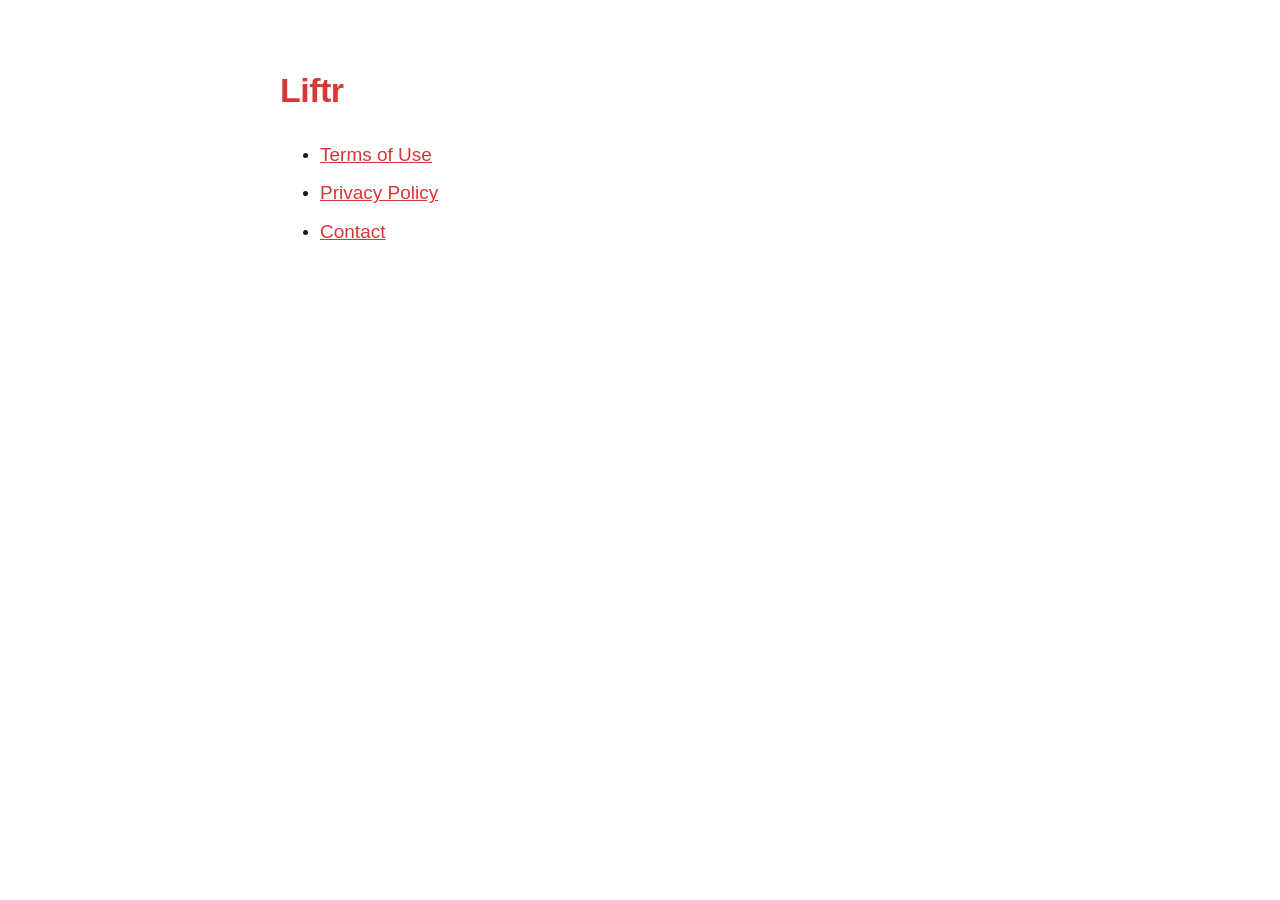
==== index.html @ 0acb24e5 "Add files via upload" ====
<!DOCTYPE html>
<html lang="en">
<head>
<meta charset="utf-8">
<meta name="viewport" content="width=device-width, initial-scale=1">
<title>Liftr Legal</title>
<style>
  :root { --bg: #ffffff; --text: #16181d; --accent: #d93636; }
  @media (prefers-color-scheme: dark) { :root { --bg: #0e0f12; --text: #eceef2; --accent: #ef4444; } }
  body { margin: 0; background: var(--bg); color: var(--text); font: 17px/1.6 -apple-system, BlinkMacSystemFont, "Segoe UI", Roboto, sans-serif; }
  main { max-width: 720px; margin: 0 auto; padding: 40px 16px; }
  h1 { color: var(--accent); letter-spacing: -0.5px; }
  a { color: var(--accent); font-size: 19px; }
  li { margin: 8px 0; }
</style>
</head>
<body>
<main>
  <h1>Liftr</h1>
  <ul>
    <li><a href="terms.html">Terms of Use</a></li>
    <li><a href="privacy.html">Privacy Policy</a></li>
    <li><a href="mailto:dev.nathanf@gmail.com">Contact</a></li>
  </ul>
</main>
</body>
</html>
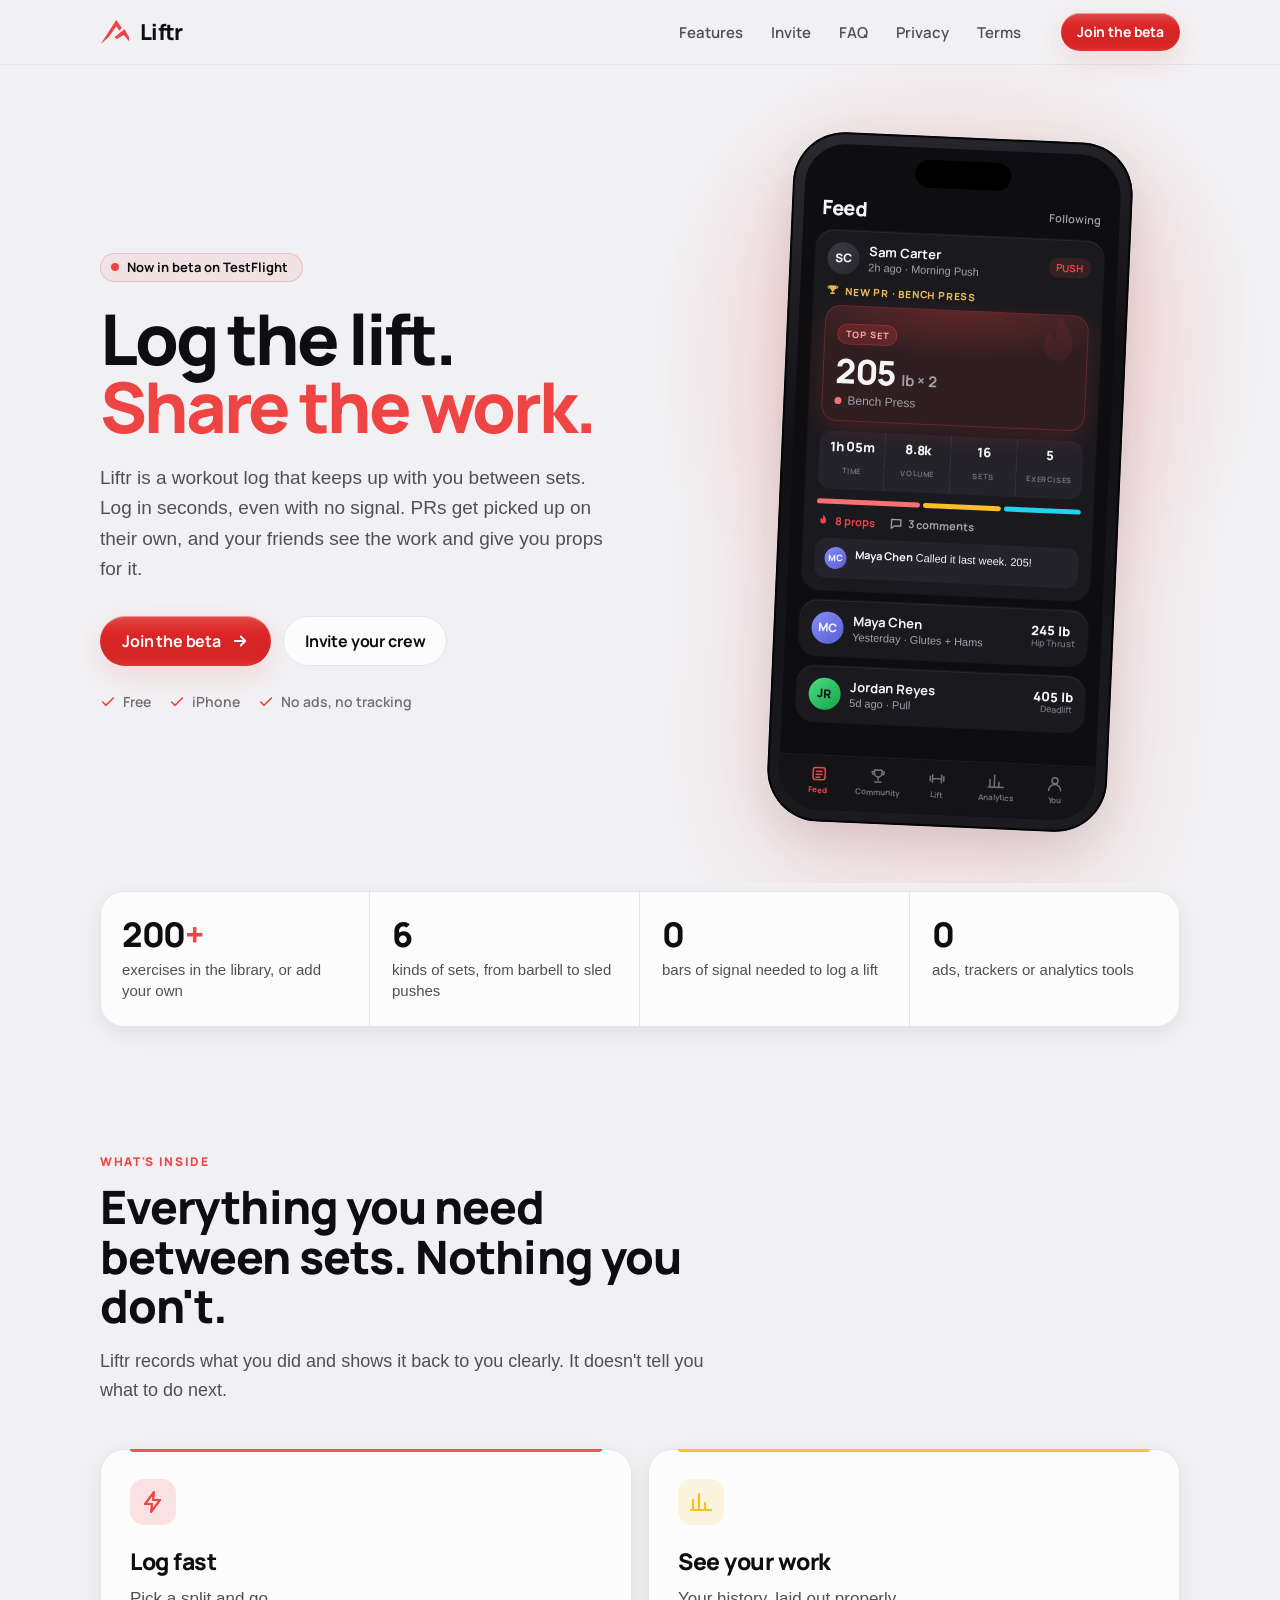
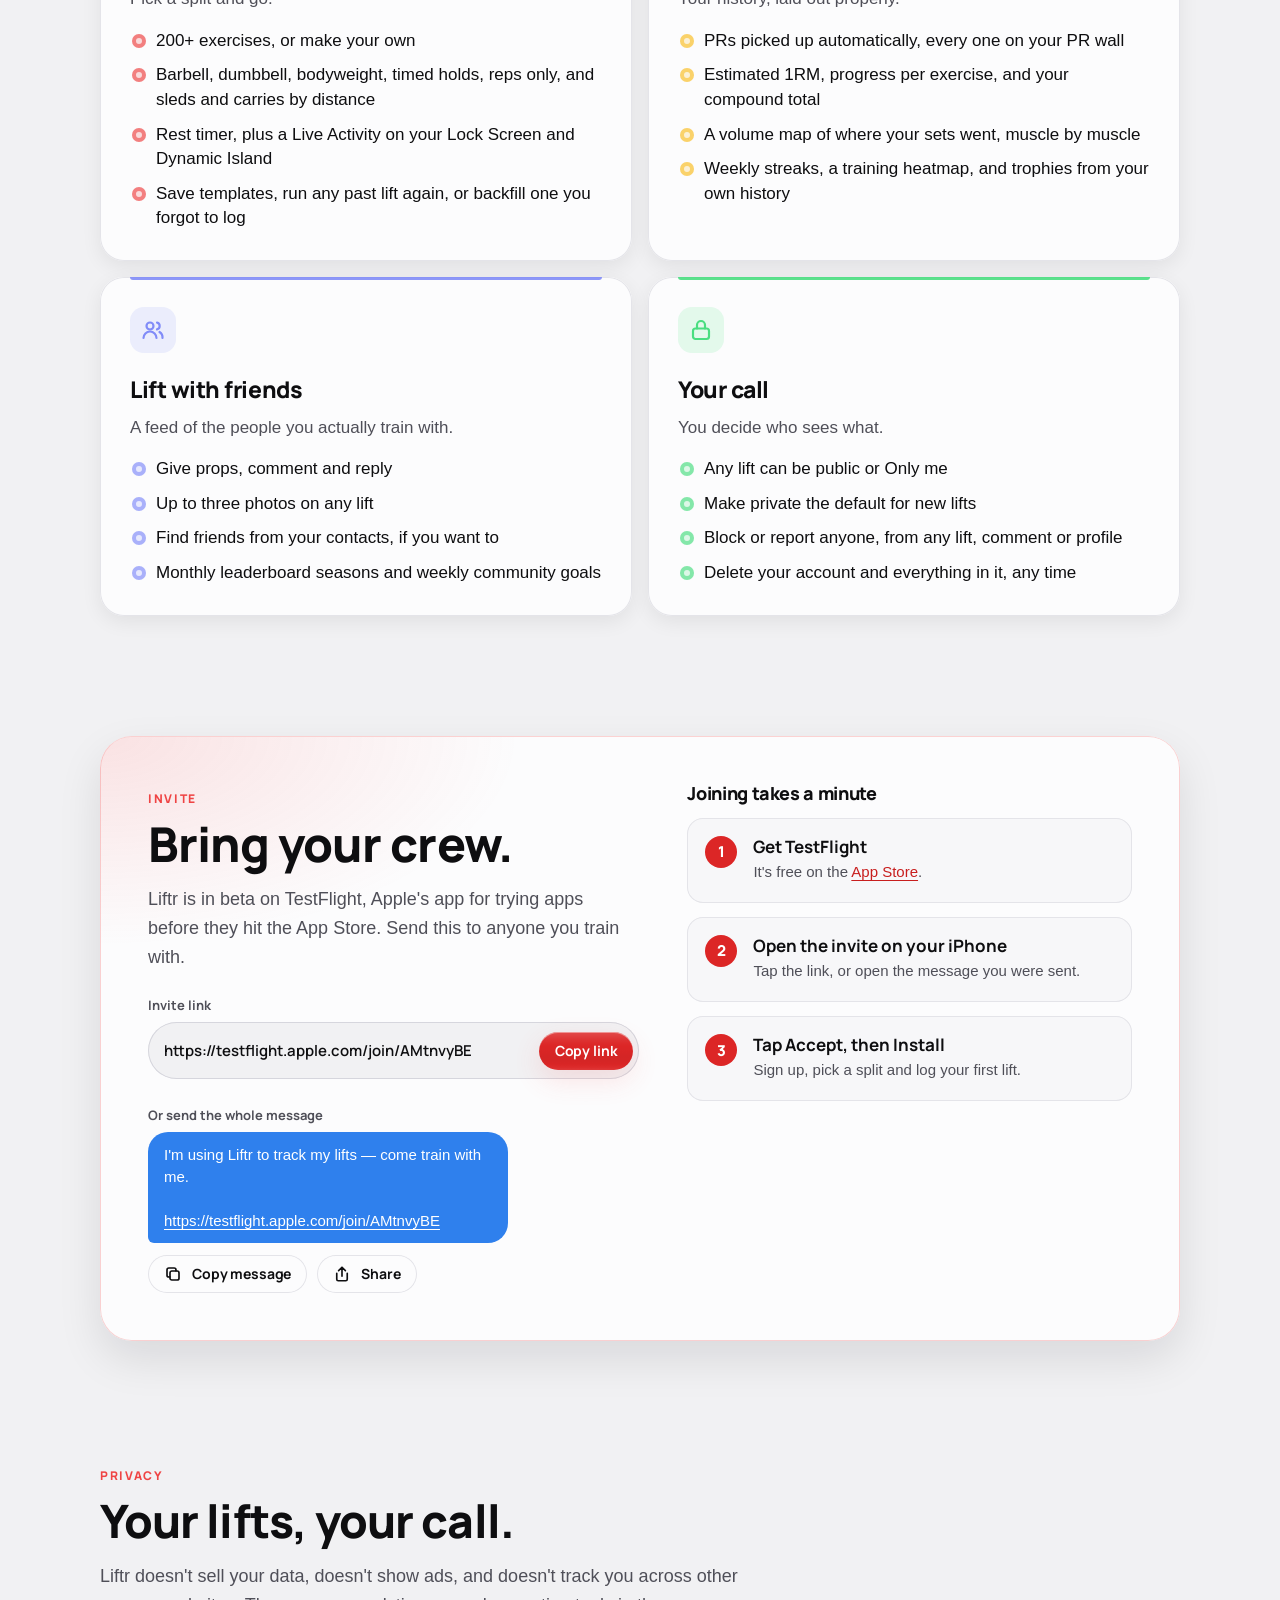
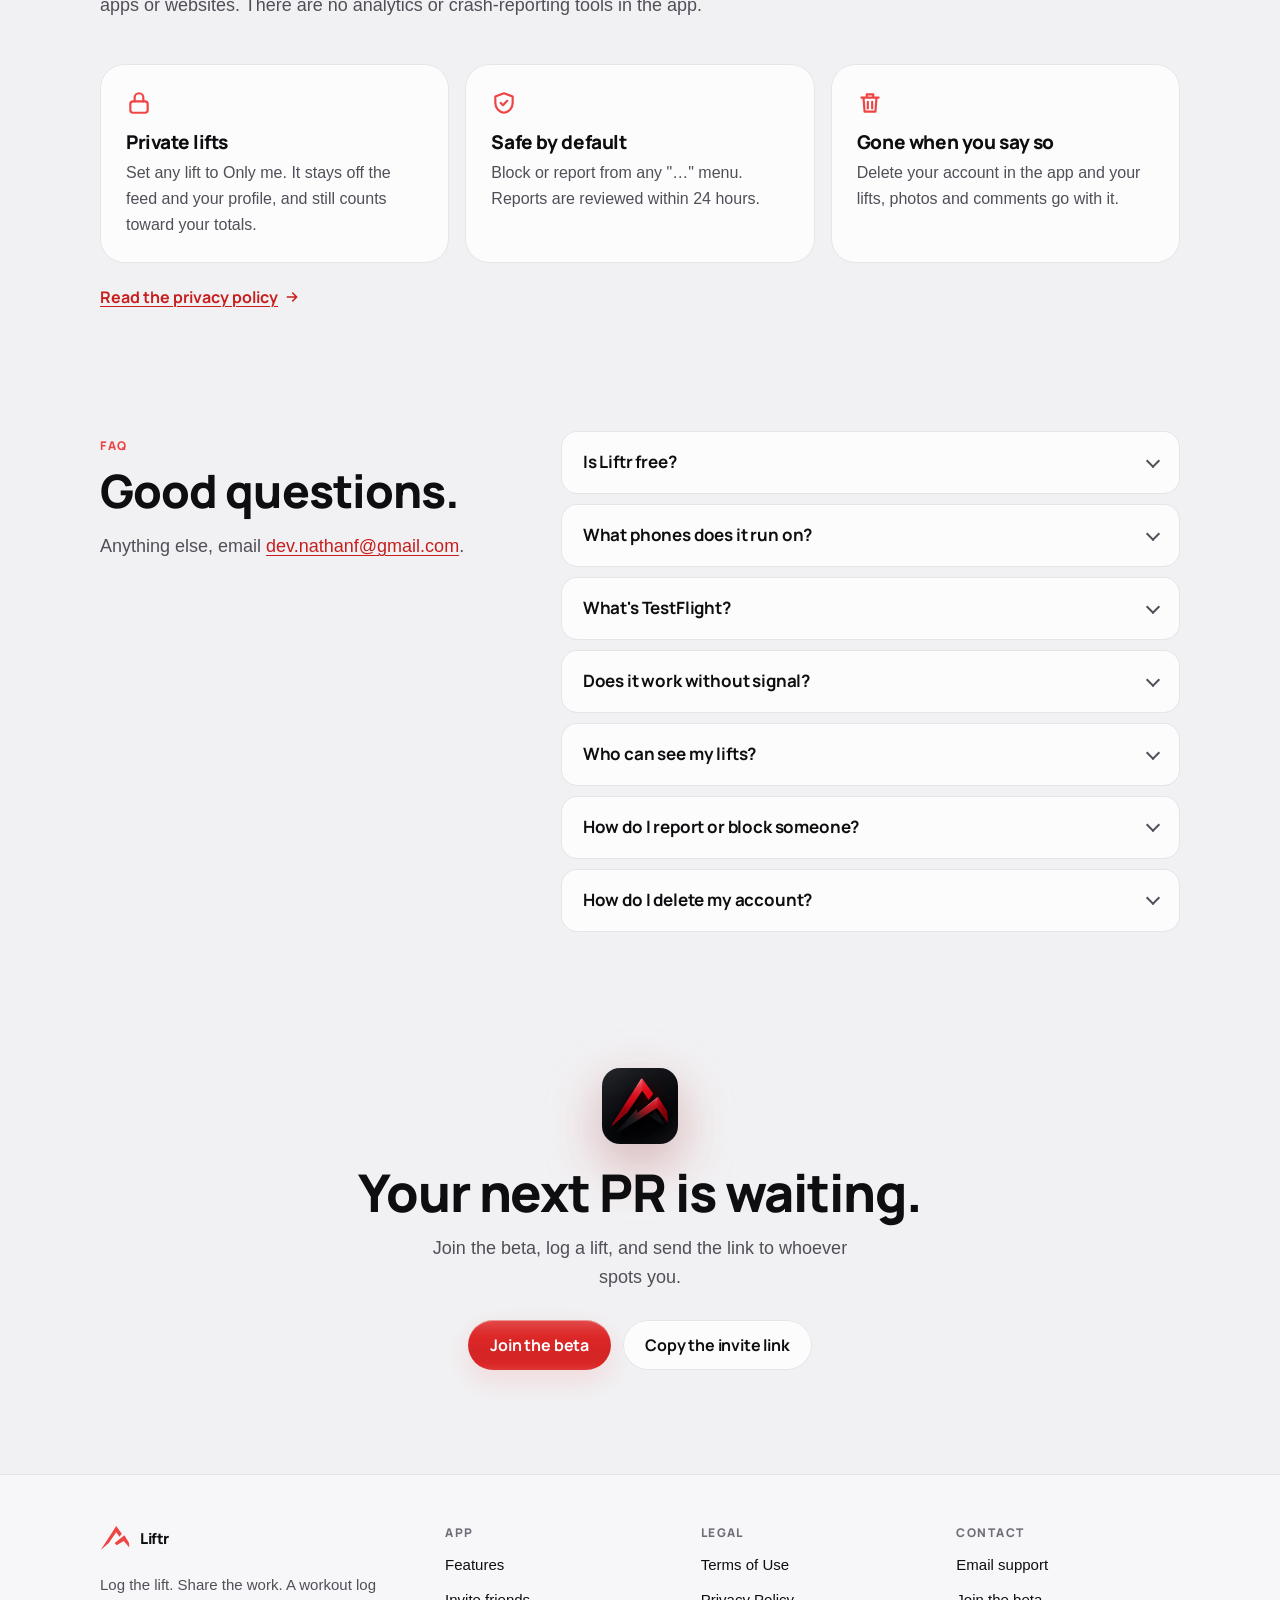
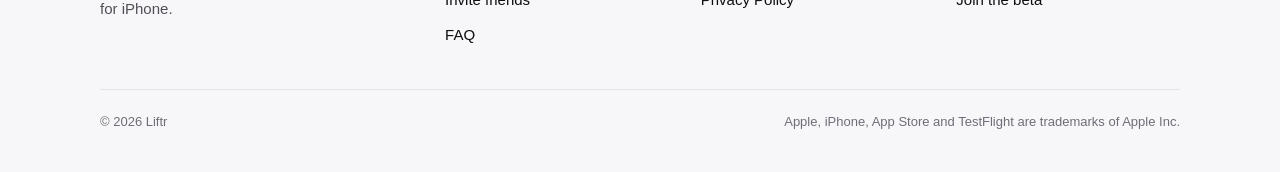
==== commit e8c68a3b: "Site Ready For publish" ====
--- a/index.html
+++ b/index.html
@@ -2,26 +2,386 @@
 <html lang="en">
 <head>
 <meta charset="utf-8">
-<meta name="viewport" content="width=device-width, initial-scale=1">
-<title>Liftr Legal</title>
-<style>
-  :root { --bg: #ffffff; --text: #16181d; --accent: #d93636; }
-  @media (prefers-color-scheme: dark) { :root { --bg: #0e0f12; --text: #eceef2; --accent: #ef4444; } }
-  body { margin: 0; background: var(--bg); color: var(--text); font: 17px/1.6 -apple-system, BlinkMacSystemFont, "Segoe UI", Roboto, sans-serif; }
-  main { max-width: 720px; margin: 0 auto; padding: 40px 16px; }
-  h1 { color: var(--accent); letter-spacing: -0.5px; }
-  a { color: var(--accent); font-size: 19px; }
-  li { margin: 8px 0; }
-</style>
+<meta name="viewport" content="width=device-width, initial-scale=1, viewport-fit=cover">
+<title>Liftr: log the lift, share the work</title>
+<meta name="description" content="Liftr is a workout log that keeps up with you between sets. Fast logging that works with no signal, PRs picked up automatically, and a feed of your friends' lifts. Free on iPhone, now in beta.">
+<meta name="theme-color" content="#0E0E10" media="(prefers-color-scheme: dark)">
+<meta name="theme-color" content="#F1F1F3" media="(prefers-color-scheme: light)">
+<link rel="canonical" href="https://natndez.github.io/liftr-legal/">
+<link rel="icon" type="image/png" href="icon.png">
+<link rel="apple-touch-icon" href="icon.png">
+<meta property="og:type" content="website">
+<meta property="og:site_name" content="Liftr">
+<meta property="og:title" content="Liftr: log the lift, share the work">
+<meta property="og:description" content="A workout log that keeps up with you between sets. Free on iPhone, now in beta on TestFlight.">
+<meta property="og:url" content="https://natndez.github.io/liftr-legal/">
+<meta property="og:image" content="https://natndez.github.io/liftr-legal/icon.png">
+<meta name="twitter:card" content="summary">
+<link rel="preconnect" href="https://fonts.googleapis.com">
+<link rel="preconnect" href="https://fonts.gstatic.com" crossorigin>
+<link rel="stylesheet" href="https://fonts.googleapis.com/css2?family=Manrope:wght@600;700;800&display=swap">
+<link rel="stylesheet" href="styles.css">
 </head>
 <body>
-<main>
-  <h1>Liftr</h1>
-  <ul>
-    <li><a href="terms.html">Terms of Use</a></li>
-    <li><a href="privacy.html">Privacy Policy</a></li>
-    <li><a href="mailto:dev.nathanf@gmail.com">Contact</a></li>
-  </ul>
+<a class="skip-link" href="#main">Skip to content</a>
+
+<header class="site-header">
+  <div class="wrap">
+    <a class="brand" href="./" aria-label="Liftr home">
+      <svg viewBox="94.5 59.5 400 400" fill="currentColor" aria-hidden="true"><path d="M311 98 L104 421 L212 327 L311 182 L354 243 L385 204 Z"/><path d="M290 326 L316 356 L411 298 L485 385 L480 322 L420 224 Z"/></svg>
+      Liftr
+    </a>
+    <nav class="site-nav" aria-label="Main">
+      <a href="#features">Features</a>
+      <a href="#invite">Invite</a>
+      <a href="#faq">FAQ</a>
+      <a href="privacy.html">Privacy</a>
+      <a href="terms.html">Terms</a>
+    </nav>
+    <a class="btn btn-primary btn-sm" href="https://testflight.apple.com/join/AMtnvyBE">Join the beta</a>
+  </div>
+</header>
+
+<main id="main">
+
+  <section class="hero">
+    <div class="wrap">
+      <div>
+        <a class="pill" href="#invite"><span class="dot" aria-hidden="true"></span>Now in beta on TestFlight</a>
+        <h1>Log the lift.<br><em>Share the work.</em></h1>
+        <p class="lead">Liftr is a workout log that keeps up with you between sets. Log in seconds, even with no signal. PRs get picked up on their own, and your friends see the work and give you props for it.</p>
+        <div class="hero-actions">
+          <a class="btn btn-primary" href="https://testflight.apple.com/join/AMtnvyBE">
+            Join the beta
+            <svg viewBox="0 0 24 24" fill="none" stroke="currentColor" stroke-width="2.4" stroke-linecap="round" stroke-linejoin="round" aria-hidden="true"><path d="M5 12h14M13 6l6 6-6 6"/></svg>
+          </a>
+          <a class="btn btn-ghost" href="#invite">Invite your crew</a>
+        </div>
+        <ul class="hero-meta">
+          <li><svg viewBox="0 0 24 24" fill="none" stroke="currentColor" stroke-width="2.4" stroke-linecap="round" stroke-linejoin="round" aria-hidden="true"><path d="M20 6 9 17l-5-5"/></svg>Free</li>
+          <li><svg viewBox="0 0 24 24" fill="none" stroke="currentColor" stroke-width="2.4" stroke-linecap="round" stroke-linejoin="round" aria-hidden="true"><path d="M20 6 9 17l-5-5"/></svg>iPhone</li>
+          <li><svg viewBox="0 0 24 24" fill="none" stroke="currentColor" stroke-width="2.4" stroke-linecap="round" stroke-linejoin="round" aria-hidden="true"><path d="M20 6 9 17l-5-5"/></svg>No ads, no tracking</li>
+        </ul>
+      </div>
+
+      <div class="phone" role="img" aria-label="The Liftr feed: Sam's 205 pound bench press PR, with props and a comment from a friend">
+        <div class="phone-screen">
+          <div class="phone-island"></div>
+          <div class="phone-bar">Feed <span>Following</span></div>
+
+          <div class="card-m">
+            <div class="who">
+              <div class="avatar">SC</div>
+              <div>
+                <div class="name">Sam Carter</div>
+                <div class="sub">2h ago · Morning Push</div>
+              </div>
+              <span class="split-tag">PUSH</span>
+            </div>
+            <div class="pr-banner">
+              <svg viewBox="0 0 24 24" fill="currentColor" aria-hidden="true"><path d="M5 3h14v3a5 5 0 0 1-4 4.9V13h-2v3h3v3H8v-3h3v-3H9v-2.1A5 5 0 0 1 5 6V3Zm-3 1h2v2a3 3 0 0 0 1 2.2V10a5 5 0 0 1-3-4.6V4Zm18 0h2v1.4A5 5 0 0 1 19 10V8.2A3 3 0 0 0 20 6V4Z"/></svg>
+              NEW PR · BENCH PRESS
+            </div>
+            <div class="top-set">
+              <svg class="flame" viewBox="0 0 24 24" fill="currentColor" aria-hidden="true"><path d="M12 2s5 4.5 5 10a5 5 0 0 1-10 0c0-2.2 1-3.8 2-5 .2 1.8 1 3 2 3.5C11 7.5 12 2 12 2Z"/></svg>
+              <span class="badge">TOP SET</span>
+              <div class="big">205 <small>lb × 2</small></div>
+              <div class="ex"><i></i>Bench Press</div>
+            </div>
+            <div class="stats-m">
+              <div><b>1h 05m</b><span>Time</span></div>
+              <div><b>8.8k</b><span>Volume</span></div>
+              <div><b>16</b><span>Sets</span></div>
+              <div><b>5</b><span>Exercises</span></div>
+            </div>
+            <div class="bands">
+              <i style="flex:4;background:#F87171"></i>
+              <i style="flex:3;background:#FBBF24"></i>
+              <i style="flex:3;background:#22D3EE"></i>
+            </div>
+            <div class="social-row">
+              <span class="on"><svg viewBox="0 0 24 24" fill="currentColor" aria-hidden="true"><path d="M12 2s5 4.5 5 10a5 5 0 0 1-10 0c0-2.2 1-3.8 2-5 .2 1.8 1 3 2 3.5C11 7.5 12 2 12 2Z"/></svg>8 props</span>
+              <span><svg viewBox="0 0 24 24" fill="none" stroke="currentColor" stroke-width="2.2" stroke-linejoin="round" aria-hidden="true"><path d="M4 5h16v11H9l-5 4V5Z"/></svg>3 comments</span>
+            </div>
+            <div class="comment-m">
+              <div class="avatar b">MC</div>
+              <div><b>Maya Chen</b> Called it last week. 205!</div>
+            </div>
+          </div>
+
+          <div class="card-m small">
+            <div class="row">
+              <div class="avatar b">MC</div>
+              <div>
+                <div class="name">Maya Chen</div>
+                <div class="sub">Yesterday · Glutes + Hams</div>
+              </div>
+              <div class="meta-r">245 lb<small>Hip Thrust</small></div>
+            </div>
+          </div>
+
+          <div class="card-m small">
+            <div class="row">
+              <div class="avatar c">JR</div>
+              <div>
+                <div class="name">Jordan Reyes</div>
+                <div class="sub">5d ago · Pull</div>
+              </div>
+              <div class="meta-r">405 lb<small>Deadlift</small></div>
+            </div>
+          </div>
+
+          <div class="tabbar-m">
+            <span class="on"><svg viewBox="0 0 24 24" fill="none" stroke="currentColor" stroke-width="2" stroke-linecap="round" stroke-linejoin="round"><rect x="4" y="4" width="16" height="16" rx="3"/><path d="M8 9h8M8 13h8M8 17h5"/></svg>Feed</span>
+            <span><svg viewBox="0 0 24 24" fill="none" stroke="currentColor" stroke-width="2" stroke-linecap="round" stroke-linejoin="round"><path d="M7 4h10v4a5 5 0 0 1-10 0V4ZM12 13v4M8 20h8M7 6H4v1a3 3 0 0 0 3 3M17 6h3v1a3 3 0 0 1-3 3"/></svg>Community</span>
+            <span><svg viewBox="0 0 24 24" fill="none" stroke="currentColor" stroke-width="2" stroke-linecap="round" stroke-linejoin="round"><path d="M3 9v6M6 7v10M18 7v10M21 9v6M6 12h12"/></svg>Lift</span>
+            <span><svg viewBox="0 0 24 24" fill="none" stroke="currentColor" stroke-width="2" stroke-linecap="round" stroke-linejoin="round"><path d="M4 20V10M10 20V4M16 20v-7M22 20H2"/></svg>Analytics</span>
+            <span><svg viewBox="0 0 24 24" fill="none" stroke="currentColor" stroke-width="2" stroke-linecap="round" stroke-linejoin="round"><circle cx="12" cy="8" r="4"/><path d="M4 21a8 8 0 0 1 16 0"/></svg>You</span>
+          </div>
+        </div>
+      </div>
+    </div>
+  </section>
+
+  <section class="strip" aria-label="Liftr at a glance">
+    <div class="wrap">
+      <ul>
+        <li><b>200<em>+</em></b><span>exercises in the library, or add your own</span></li>
+        <li><b>6</b><span>kinds of sets, from barbell to sled pushes</span></li>
+        <li><b>0</b><span>bars of signal needed to log a lift</span></li>
+        <li><b>0</b><span>ads, trackers or analytics tools</span></li>
+      </ul>
+    </div>
+  </section>
+
+  <section class="section" id="features">
+    <div class="wrap">
+      <div class="section-head">
+        <p class="eyebrow">What's inside</p>
+        <h2>Everything you need between sets. Nothing you don't.</h2>
+        <p>Liftr records what you did and shows it back to you clearly. It doesn't tell you what to do next.</p>
+      </div>
+
+      <div class="features">
+        <article class="feature" style="--accent:#EF4444">
+          <div class="icon"><svg viewBox="0 0 24 24" fill="none" stroke="currentColor" stroke-width="2.2" stroke-linecap="round" stroke-linejoin="round" aria-hidden="true"><path d="M13 2 4 14h7l-1 8 9-12h-7l1-8Z"/></svg></div>
+          <h3>Log fast</h3>
+          <p>Pick a split and go.</p>
+          <ul>
+            <li>200+ exercises, or make your own</li>
+            <li>Barbell, dumbbell, bodyweight, timed holds, reps only, and sleds and carries by distance</li>
+            <li>Rest timer, plus a Live Activity on your Lock Screen and Dynamic Island</li>
+            <li>Save templates, run any past lift again, or backfill one you forgot to log</li>
+          </ul>
+        </article>
+
+        <article class="feature" style="--accent:#FBBF24">
+          <div class="icon"><svg viewBox="0 0 24 24" fill="none" stroke="currentColor" stroke-width="2.2" stroke-linecap="round" stroke-linejoin="round" aria-hidden="true"><path d="M4 20V10M10 20V4M16 20v-7M22 20H2"/></svg></div>
+          <h3>See your work</h3>
+          <p>Your history, laid out properly.</p>
+          <ul>
+            <li>PRs picked up automatically, every one on your PR wall</li>
+            <li>Estimated 1RM, progress per exercise, and your compound total</li>
+            <li>A volume map of where your sets went, muscle by muscle</li>
+            <li>Weekly streaks, a training heatmap, and trophies from your own history</li>
+          </ul>
+        </article>
+
+        <article class="feature" style="--accent:#818CF8">
+          <div class="icon"><svg viewBox="0 0 24 24" fill="none" stroke="currentColor" stroke-width="2.2" stroke-linecap="round" stroke-linejoin="round" aria-hidden="true"><circle cx="9" cy="8" r="3.5"/><path d="M2.5 20a6.5 6.5 0 0 1 13 0M16 4.6a3.5 3.5 0 0 1 0 6.8M18.5 14a6.5 6.5 0 0 1 3 6"/></svg></div>
+          <h3>Lift with friends</h3>
+          <p>A feed of the people you actually train with.</p>
+          <ul>
+            <li>Give props, comment and reply</li>
+            <li>Up to three photos on any lift</li>
+            <li>Find friends from your contacts, if you want to</li>
+            <li>Monthly leaderboard seasons and weekly community goals</li>
+          </ul>
+        </article>
+
+        <article class="feature" style="--accent:#4ADE80">
+          <div class="icon"><svg viewBox="0 0 24 24" fill="none" stroke="currentColor" stroke-width="2.2" stroke-linecap="round" stroke-linejoin="round" aria-hidden="true"><rect x="4" y="10.5" width="16" height="10.5" rx="2.5"/><path d="M8 10.5V7a4 4 0 0 1 8 0v3.5"/></svg></div>
+          <h3>Your call</h3>
+          <p>You decide who sees what.</p>
+          <ul>
+            <li>Any lift can be public or Only me</li>
+            <li>Make private the default for new lifts</li>
+            <li>Block or report anyone, from any lift, comment or profile</li>
+            <li>Delete your account and everything in it, any time</li>
+          </ul>
+        </article>
+      </div>
+    </div>
+  </section>
+
+  <section class="section" id="invite" style="padding-top:24px">
+    <div class="wrap">
+      <div class="invite">
+        <div>
+          <p class="eyebrow">Invite</p>
+          <h2>Bring your crew.</h2>
+          <p class="intro">Liftr is in beta on TestFlight, Apple's app for trying apps before they hit the App Store. Send this to anyone you train with.</p>
+
+          <label class="field-label" for="invite-link">Invite link</label>
+          <div class="copy-field">
+            <input id="invite-link" type="text" value="https://testflight.apple.com/join/AMtnvyBE" readonly spellcheck="false">
+            <button class="btn btn-primary btn-sm" type="button" data-copy="invite-link" data-copy-toast="Link copied">
+              <span class="label-default">Copy link</span><span class="label-done">Copied</span>
+            </button>
+          </div>
+
+          <div class="bubble-wrap">
+            <span class="field-label">Or send the whole message</span>
+            <p class="bubble" id="invite-message">I'm using Liftr to track my lifts — come train with me.
+
+<a href="https://testflight.apple.com/join/AMtnvyBE">https://testflight.apple.com/join/AMtnvyBE</a></p>
+            <div class="copy-actions">
+              <button class="btn btn-ghost btn-sm" type="button" data-copy="invite-message" data-copy-toast="Message copied">
+                <svg viewBox="0 0 24 24" fill="none" stroke="currentColor" stroke-width="2.2" stroke-linecap="round" stroke-linejoin="round" aria-hidden="true"><rect x="8" y="8" width="12" height="12" rx="2.5"/><path d="M16 8V6.5A2.5 2.5 0 0 0 13.5 4h-7A2.5 2.5 0 0 0 4 6.5v7A2.5 2.5 0 0 0 6.5 16H8"/></svg>
+                <span class="label-default">Copy message</span><span class="label-done">Copied</span>
+              </button>
+              <button class="btn btn-ghost btn-sm" type="button" data-share="invite-message">
+                <svg viewBox="0 0 24 24" fill="none" stroke="currentColor" stroke-width="2.2" stroke-linecap="round" stroke-linejoin="round" aria-hidden="true"><path d="M12 15V3M7.5 7.5 12 3l4.5 4.5M5 11v8a2 2 0 0 0 2 2h10a2 2 0 0 0 2-2v-8"/></svg>
+                Share
+              </button>
+            </div>
+          </div>
+        </div>
+
+        <div>
+          <p class="steps-title">Joining takes a minute</p>
+          <ol class="steps">
+            <li><b>Get TestFlight</b><span>It's free on the <a href="https://apps.apple.com/app/testflight/id899247664">App Store</a>.</span></li>
+            <li><b>Open the invite on your iPhone</b><span>Tap the link, or open the message you were sent.</span></li>
+            <li><b>Tap Accept, then Install</b><span>Sign up, pick a split and log your first lift.</span></li>
+          </ol>
+        </div>
+      </div>
+    </div>
+  </section>
+
+  <section class="section" id="privacy" style="padding-top:24px">
+    <div class="wrap">
+      <div class="section-head">
+        <p class="eyebrow">Privacy</p>
+        <h2>Your lifts, your call.</h2>
+        <p>Liftr doesn't sell your data, doesn't show ads, and doesn't track you across other apps or websites. There are no analytics or crash-reporting tools in the app.</p>
+      </div>
+      <div class="promise">
+        <div>
+          <svg viewBox="0 0 24 24" fill="none" stroke="currentColor" stroke-width="2" stroke-linecap="round" stroke-linejoin="round" aria-hidden="true"><rect x="4" y="10.5" width="16" height="10.5" rx="2.5"/><path d="M8 10.5V7a4 4 0 0 1 8 0v3.5"/></svg>
+          <b>Private lifts</b>
+          <p>Set any lift to Only me. It stays off the feed and your profile, and still counts toward your totals.</p>
+        </div>
+        <div>
+          <svg viewBox="0 0 24 24" fill="none" stroke="currentColor" stroke-width="2" stroke-linecap="round" stroke-linejoin="round" aria-hidden="true"><path d="M12 3 4 6v6c0 4.5 3.4 8.4 8 9 4.6-.6 8-4.5 8-9V6l-8-3Z"/><path d="m9 12 2 2 4-4"/></svg>
+          <b>Safe by default</b>
+          <p>Block or report from any "…" menu. Reports are reviewed within 24 hours.</p>
+        </div>
+        <div>
+          <svg viewBox="0 0 24 24" fill="none" stroke="currentColor" stroke-width="2" stroke-linecap="round" stroke-linejoin="round" aria-hidden="true"><path d="M4 7h16M10 11v6M14 11v6M6 7l1 13h10l1-13M9 7V4h6v3"/></svg>
+          <b>Gone when you say so</b>
+          <p>Delete your account in the app and your lifts, photos and comments go with it.</p>
+        </div>
+      </div>
+      <a class="more-link" href="privacy.html">Read the privacy policy <svg viewBox="0 0 24 24" fill="none" stroke="currentColor" stroke-width="2.4" stroke-linecap="round" stroke-linejoin="round" aria-hidden="true"><path d="M5 12h14M13 6l6 6-6 6"/></svg></a>
+    </div>
+  </section>
+
+  <section class="section" id="faq" style="padding-top:24px">
+    <div class="wrap faq">
+      <div class="section-head">
+        <p class="eyebrow">FAQ</p>
+        <h2>Good questions.</h2>
+        <p>Anything else, email <a href="mailto:dev.nathanf@gmail.com">dev.nathanf@gmail.com</a>.</p>
+      </div>
+      <div class="faq-list">
+        <details>
+          <summary>Is Liftr free?</summary>
+          <div><p>Yes. There are no ads, and nothing in the app costs money.</p></div>
+        </details>
+        <details>
+          <summary>What phones does it run on?</summary>
+          <div><p>iPhone, on iOS 15.1 or later. Android isn't out yet.</p></div>
+        </details>
+        <details>
+          <summary>What's TestFlight?</summary>
+          <div><p>Apple's own app for trying apps before they're on the App Store. Liftr is in beta there right now. Your lifts are saved to your account, so they come with you when Liftr moves to the App Store.</p></div>
+        </details>
+        <details>
+          <summary>Does it work without signal?</summary>
+          <div><p>Yes. Every lift saves to your phone the moment you log it, then syncs when you're back online. Basement gyms welcome.</p></div>
+        </details>
+        <details>
+          <summary>Who can see my lifts?</summary>
+          <div><p>Lifts set to Anyone show up for people who follow you and anyone who opens your profile. Lifts set to Only me are just for you. You can switch any lift either way, and make Only me the default. The <a href="privacy.html#who-can-see">privacy policy</a> has the full breakdown.</p></div>
+        </details>
+        <details>
+          <summary>How do I report or block someone?</summary>
+          <div><p>Tap the "…" on any lift, comment or profile. Blocking hides the two of you from each other straight away. We review every report within 24 hours.</p></div>
+        </details>
+        <details>
+          <summary>How do I delete my account?</summary>
+          <div><p>In the app: Settings, then Account Options, then Delete account. It takes effect immediately and removes everything tied to your account.</p></div>
+        </details>
+      </div>
+    </div>
+  </section>
+
+  <section class="cta-band">
+    <div class="wrap">
+      <img class="mark" src="icon.png" alt="" width="76" height="76">
+      <h2>Your next PR is waiting.</h2>
+      <p>Join the beta, log a lift, and send the link to whoever spots you.</p>
+      <div class="hero-actions">
+        <a class="btn btn-primary" href="https://testflight.apple.com/join/AMtnvyBE">Join the beta</a>
+        <a class="btn btn-ghost" href="#invite">Copy the invite link</a>
+      </div>
+    </div>
+  </section>
+
 </main>
+
+<footer class="site-footer">
+  <div class="wrap">
+    <div class="footer-grid">
+      <div>
+        <a class="brand" href="./">
+          <svg viewBox="94.5 59.5 400 400" fill="currentColor" aria-hidden="true"><path d="M311 98 L104 421 L212 327 L311 182 L354 243 L385 204 Z"/><path d="M290 326 L316 356 L411 298 L485 385 L480 322 L420 224 Z"/></svg>
+          Liftr
+        </a>
+        <p>Log the lift. Share the work. A workout log for iPhone.</p>
+      </div>
+      <div>
+        <h4>App</h4>
+        <ul>
+          <li><a href="./#features">Features</a></li>
+          <li><a href="./#invite">Invite friends</a></li>
+          <li><a href="./#faq">FAQ</a></li>
+        </ul>
+      </div>
+      <div>
+        <h4>Legal</h4>
+        <ul>
+          <li><a href="terms.html">Terms of Use</a></li>
+          <li><a href="privacy.html">Privacy Policy</a></li>
+        </ul>
+      </div>
+      <div>
+        <h4>Contact</h4>
+        <ul>
+          <li><a href="mailto:dev.nathanf@gmail.com">Email support</a></li>
+          <li><a href="https://testflight.apple.com/join/AMtnvyBE">Join the beta</a></li>
+        </ul>
+      </div>
+    </div>
+    <div class="fine">
+      <span>© 2026 Liftr</span>
+      <span>Apple, iPhone, App Store and TestFlight are trademarks of Apple Inc.</span>
+    </div>
+  </div>
+</footer>
+
+<script src="site.js" defer></script>
 </body>
 </html>
--- a/styles.css
+++ b/styles.css
@@ -0,0 +1,663 @@
+/* Liftr site. Tokens mirror src/components/theme.ts so the site and the app
+   read as one product: same ground, same red, same surface steps. */
+
+:root {
+  color-scheme: dark;
+  --bg: #0E0E10;
+  --bg-raised: #131316;
+  --surface: #1A1A1E;
+  --surface-2: #232329;
+  --border: rgba(255, 255, 255, 0.08);
+  --border-strong: #3A3A44;
+  --text: #F5F5F5;
+  --muted: #A1A1AA;
+  --dim: #71717A;
+  --primary: #EF4444;
+  --primary-btn: #EF4444;
+  --on-primary: #0E0E10;
+  --link: #F87171;
+  --primary-soft: rgba(239, 68, 68, 0.10);
+  --primary-soft-2: rgba(239, 68, 68, 0.18);
+  --primary-outline: rgba(239, 68, 68, 0.30);
+  --highlight: rgba(255, 255, 255, 0.07);
+  --header-bg: rgba(14, 14, 16, 0.72);
+  --shadow-md: 0 10px 30px rgba(0, 0, 0, 0.35);
+  --shadow-lg: 0 24px 60px rgba(0, 0, 0, 0.5);
+  --glow: rgba(239, 68, 68, 0.22);
+
+  --radius-sm: 8px;
+  --radius-md: 12px;
+  --radius-lg: 16px;
+  --radius-xl: 24px;
+  --wrap: 1120px;
+  --gutter: 20px;
+
+  --font-display: "Manrope", -apple-system, BlinkMacSystemFont, "Segoe UI", Roboto, sans-serif;
+  --font-body: -apple-system, BlinkMacSystemFont, "SF Pro Text", "Segoe UI", Roboto, "Helvetica Neue", sans-serif;
+}
+
+@media (prefers-color-scheme: light) {
+  :root {
+    color-scheme: light;
+    --bg: #F1F1F3;
+    --bg-raised: #F7F7F9;
+    --surface: #FCFCFD;
+    --surface-2: #F3F3F5;
+    --border: #E4E4E9;
+    --border-strong: #D6D6DD;
+    --text: #0E0E10;
+    --muted: #4F4F58;
+    --dim: #6E6E78;
+    --primary: #EF4444;
+    --primary-btn: #DC2626;
+    --on-primary: #FFFFFF;
+    --link: #C81E1E;
+    --primary-soft: rgba(239, 68, 68, 0.08);
+    --primary-soft-2: rgba(239, 68, 68, 0.14);
+    --primary-outline: rgba(239, 68, 68, 0.24);
+    --highlight: rgba(255, 255, 255, 0.9);
+    --header-bg: rgba(241, 241, 243, 0.78);
+    --shadow-md: 0 6px 20px rgba(14, 14, 16, 0.07);
+    --shadow-lg: 0 18px 44px rgba(14, 14, 16, 0.10);
+    --glow: rgba(239, 68, 68, 0.14);
+  }
+}
+
+/* ── base ─────────────────────────────────────────────────────────────── */
+
+*, *::before, *::after { box-sizing: border-box; }
+
+html { -webkit-text-size-adjust: 100%; scroll-behavior: smooth; }
+
+body {
+  margin: 0;
+  background: var(--bg);
+  color: var(--text);
+  font: 17px/1.6 var(--font-body);
+  -webkit-font-smoothing: antialiased;
+  overflow-x: hidden;
+}
+
+img, svg { display: block; max-width: 100%; }
+
+a { color: var(--link); text-underline-offset: 3px; text-decoration-thickness: 1px; }
+a:hover { text-decoration-thickness: 2px; }
+
+:focus-visible { outline: 2px solid var(--primary); outline-offset: 3px; border-radius: 6px; }
+
+::selection { background: var(--primary-soft-2); }
+
+.wrap { width: 100%; max-width: var(--wrap); margin: 0 auto; padding: 0 var(--gutter); }
+
+.skip-link {
+  position: absolute; left: 12px; top: -48px; z-index: 100;
+  background: var(--primary-btn); color: var(--on-primary);
+  padding: 10px 14px; border-radius: var(--radius-md); font-weight: 700; text-decoration: none;
+}
+.skip-link:focus { top: 12px; }
+
+.eyebrow {
+  display: inline-block;
+  font: 800 12px/1 var(--font-display);
+  letter-spacing: 0.14em;
+  text-transform: uppercase;
+  color: var(--primary);
+  margin: 0 0 14px;
+}
+
+h1, h2, h3 { font-family: var(--font-display); letter-spacing: -0.02em; margin: 0; }
+
+.section { padding: 96px 0; }
+.section-head { max-width: 640px; margin-bottom: 44px; }
+.section-head h2 { font-size: clamp(30px, 4.6vw, 46px); line-height: 1.08; font-weight: 800; }
+.section-head p { color: var(--muted); font-size: 18px; margin: 16px 0 0; }
+.section-head .eyebrow { color: var(--primary); font-size: 12px; margin: 0 0 14px; }
+
+/* ── buttons ──────────────────────────────────────────────────────────── */
+
+.btn {
+  --h: 50px;
+  display: inline-flex; align-items: center; justify-content: center; gap: 10px;
+  height: var(--h); padding: 0 22px;
+  border-radius: 999px; border: 0;
+  font: 700 16px/1 var(--font-display); letter-spacing: -0.01em;
+  text-decoration: none; cursor: pointer; white-space: nowrap;
+  transition: transform 0.15s ease, box-shadow 0.2s ease, background-color 0.2s ease;
+}
+.btn:hover { text-decoration: none; transform: translateY(-1px); }
+.btn:active { transform: translateY(0); }
+.btn svg { width: 18px; height: 18px; flex: none; }
+
+/* The app's "liquid glass" red: a convex-lens gradient over flat red, plus
+   the specular hairline on top. Same stops as primaryGloss in theme.ts. */
+.btn-primary {
+  color: var(--on-primary);
+  background-color: var(--primary-btn);
+  background-image: linear-gradient(180deg,
+    rgba(255,255,255,0.170) 0%, rgba(255,255,255,0.105) 12%, rgba(255,255,255,0.052) 22%,
+    rgba(255,255,255,0.018) 30%, rgba(255,255,255,0) 38%, rgba(0,0,0,0.014) 50%,
+    rgba(0,0,0,0.034) 64%, rgba(0,0,0,0.030) 76%, rgba(0,0,0,0.010) 86%,
+    rgba(255,255,255,0.030) 94%, rgba(255,255,255,0.085) 100%);
+  box-shadow: inset 0 1px 0 rgba(255,255,255,0.42), 0 10px 28px var(--glow);
+}
+.btn-primary:hover { box-shadow: inset 0 1px 0 rgba(255,255,255,0.42), 0 14px 36px var(--glow); }
+
+.btn-ghost {
+  color: var(--text);
+  background: var(--surface);
+  box-shadow: inset 0 0 0 1px var(--border), inset 0 1px 0 var(--highlight);
+}
+.btn-ghost:hover { background: var(--surface-2); }
+
+.btn-sm { --h: 38px; padding: 0 16px; font-size: 14px; }
+
+/* ── header ───────────────────────────────────────────────────────────── */
+
+.site-header {
+  position: sticky; top: 0; z-index: 50;
+  background: var(--header-bg);
+  -webkit-backdrop-filter: saturate(160%) blur(16px);
+  backdrop-filter: saturate(160%) blur(16px);
+  border-bottom: 1px solid var(--border);
+}
+.site-header .wrap { display: flex; align-items: center; gap: 28px; height: 64px; }
+
+.brand {
+  display: inline-flex; align-items: center; gap: 10px;
+  color: var(--text); text-decoration: none;
+  font: 800 22px/1 var(--font-display); letter-spacing: -0.03em;
+}
+.brand:hover { text-decoration: none; }
+.brand svg { width: 30px; height: 30px; color: var(--primary); }
+
+.site-nav { display: flex; gap: 4px; margin-left: auto; }
+.site-nav a {
+  color: var(--muted); text-decoration: none;
+  font: 600 15px/1 var(--font-display);
+  padding: 10px 12px; border-radius: 999px;
+}
+.site-nav a:hover { color: var(--text); background: var(--surface); }
+.site-nav a[aria-current="page"] { color: var(--text); }
+
+@media (max-width: 760px) {
+  .site-nav { display: none; }
+  .site-header .btn { margin-left: auto; }
+}
+
+/* ── hero ─────────────────────────────────────────────────────────────── */
+
+.hero { position: relative; padding: 72px 0 56px; overflow: hidden; }
+.hero::before {
+  content: ""; position: absolute; inset: -20% -10% auto auto; width: 900px; height: 900px;
+  background: radial-gradient(closest-side, var(--glow), transparent 70%);
+  pointer-events: none;
+}
+.hero .wrap {
+  position: relative;
+  display: grid; grid-template-columns: minmax(0, 1.1fr) minmax(0, 0.9fr);
+  gap: 56px; align-items: center;
+}
+
+.pill {
+  display: inline-flex; align-items: center; gap: 8px;
+  padding: 7px 14px 7px 10px; border-radius: 999px;
+  background: var(--primary-soft); border: 1px solid var(--primary-outline);
+  color: var(--text); font: 700 13px/1 var(--font-display); text-decoration: none;
+}
+.pill:hover { text-decoration: none; background: var(--primary-soft-2); }
+.pill .dot {
+  width: 8px; height: 8px; border-radius: 50%; background: var(--primary);
+  box-shadow: 0 0 0 0 rgba(239,68,68,0.6); animation: pulse 2.2s ease-out infinite;
+}
+@keyframes pulse {
+  0% { box-shadow: 0 0 0 0 rgba(239,68,68,0.55); }
+  70% { box-shadow: 0 0 0 9px rgba(239,68,68,0); }
+  100% { box-shadow: 0 0 0 0 rgba(239,68,68,0); }
+}
+
+.hero h1 {
+  font-size: clamp(42px, 6vw, 70px);
+  line-height: 0.98; font-weight: 800; letter-spacing: -0.045em;
+  margin: 22px 0 22px;
+}
+.hero h1 em { font-style: normal; color: var(--primary); }
+.hero .lead { font-size: 19px; color: var(--muted); max-width: 520px; margin: 0 0 32px; }
+.hero-actions { display: flex; flex-wrap: wrap; gap: 12px; }
+.hero-meta {
+  display: flex; flex-wrap: wrap; gap: 8px 18px; margin: 26px 0 0; padding: 0; list-style: none;
+  color: var(--dim); font: 600 14px/1.4 var(--font-display);
+}
+.hero-meta li { display: inline-flex; align-items: center; gap: 7px; }
+.hero-meta svg { width: 16px; height: 16px; color: var(--primary); }
+
+/* ── phone mock (decorative, always the app's dark palette) ───────────── */
+
+.phone {
+  --p-bg: #0E0E10; --p-surface: #1A1A1E; --p-surface-2: #232329;
+  --p-text: #F5F5F5; --p-muted: #A1A1AA; --p-dim: #71717A;
+  position: relative; justify-self: center;
+  width: min(100%, 340px); aspect-ratio: 340 / 690;
+  padding: 12px; border-radius: 52px;
+  background: linear-gradient(160deg, #2A2A31, #111114 40%, #1C1C21);
+  box-shadow: 0 0 0 1px rgba(255,255,255,0.08), inset 0 0 0 2px #050506, var(--shadow-lg),
+              0 40px 120px rgba(239,68,68,0.18);
+  color: var(--p-text); font-family: var(--font-body);
+  transform: rotate(2.5deg);
+}
+.phone-screen {
+  position: relative; height: 100%; border-radius: 41px; overflow: hidden;
+  background: var(--p-bg); padding: 54px 14px 14px;
+  display: flex; flex-direction: column; gap: 10px;
+}
+.phone-island {
+  position: absolute; top: 12px; left: 50%; transform: translateX(-50%);
+  width: 96px; height: 28px; border-radius: 20px; background: #000;
+}
+.phone-bar {
+  display: flex; align-items: center; justify-content: space-between;
+  font: 800 20px/1 var(--font-display); letter-spacing: -0.03em; padding: 0 4px 2px;
+}
+.phone-bar span { font: 600 11px/1 var(--font-display); color: var(--p-muted); letter-spacing: 0; }
+
+.card-m {
+  background: var(--p-surface); border-radius: 18px; padding: 12px;
+  box-shadow: inset 0 1px 0 rgba(255,255,255,0.07), 0 0 0 1px rgba(255,255,255,0.04);
+}
+.card-m .who { display: flex; align-items: center; gap: 9px; }
+.avatar {
+  width: 32px; height: 32px; border-radius: 50%; flex: none;
+  display: grid; place-items: center; font: 800 12px/1 var(--font-display);
+  background: linear-gradient(135deg, #3B3B45, #26262D); color: #F5F5F5;
+}
+.avatar.b { background: linear-gradient(135deg, #818CF8, #5B5FD6); }
+.avatar.c { background: linear-gradient(135deg, #4ADE80, #16A34A); color: #0E0E10; }
+.card-m .name { font: 700 13px/1.2 var(--font-display); }
+.card-m .sub { font-size: 11px; color: var(--p-muted); line-height: 1.3; }
+.split-tag {
+  margin-left: auto; font: 700 10px/1 var(--font-display); color: #EF4444;
+  background: rgba(239,68,68,0.12); padding: 5px 8px; border-radius: 999px;
+}
+.pr-banner {
+  display: flex; align-items: center; gap: 6px; margin: 10px 0 8px;
+  font: 800 10px/1 var(--font-display); letter-spacing: 0.08em; color: #E6B85B;
+}
+.pr-banner svg { width: 13px; height: 13px; }
+
+.top-set {
+  position: relative; overflow: hidden;
+  background: rgba(239,68,68,0.10); border: 1px solid rgba(239,68,68,0.30);
+  border-radius: 16px; padding: 12px 12px 10px;
+  box-shadow: 0 8px 24px rgba(239,68,68,0.18);
+}
+.top-set::before {
+  content: ""; position: absolute; left: -20%; right: -20%; top: -70px; height: 120px;
+  background: radial-gradient(closest-side, rgba(239,68,68,0.28), transparent);
+}
+.top-set .badge {
+  position: relative; display: inline-block;
+  font: 800 9px/1 var(--font-display); letter-spacing: 0.1em; color: #FCA5A5;
+  padding: 5px 8px; border-radius: 999px;
+  background: rgba(239,68,68,0.20); border: 1px solid rgba(239,68,68,0.30);
+}
+.top-set .big {
+  position: relative; margin: 8px 0 4px;
+  font: 900 34px/1 var(--font-display); letter-spacing: -0.04em;
+}
+.top-set .big small { font-size: 15px; color: var(--p-muted); font-weight: 700; letter-spacing: 0; }
+.top-set .ex { position: relative; display: flex; align-items: center; gap: 6px; font-size: 12px; color: var(--p-muted); }
+.top-set .ex i { width: 7px; height: 7px; border-radius: 50%; background: #F87171; }
+.top-set .flame { position: absolute; right: -6px; top: -4px; width: 70px; height: 70px; color: #EF4444; opacity: 0.08; }
+
+.stats-m {
+  display: grid; grid-template-columns: repeat(4, 1fr); margin-top: 10px;
+  background: var(--p-surface-2); border-radius: 12px; overflow: hidden;
+}
+.stats-m div { padding: 8px 4px; text-align: center; }
+.stats-m div + div { box-shadow: -1px 0 0 rgba(255,255,255,0.06); }
+.stats-m b { display: block; font: 800 13px/1.1 var(--font-display); letter-spacing: -0.02em; }
+.stats-m span { font: 700 7.5px/1.4 var(--font-display); letter-spacing: 0.08em; color: var(--p-dim); text-transform: uppercase; }
+
+.bands { display: flex; height: 5px; gap: 3px; margin-top: 10px; }
+.bands i { display: block; border-radius: 3px; }
+
+.social-row { display: flex; gap: 14px; margin-top: 10px; font: 700 11px/1 var(--font-display); color: var(--p-muted); }
+.social-row span { display: inline-flex; align-items: center; gap: 5px; }
+.social-row svg { width: 14px; height: 14px; }
+.social-row .on { color: #EF4444; }
+
+.comment-m {
+  display: flex; gap: 8px; margin-top: 10px; padding: 9px 10px;
+  background: var(--p-surface-2); border-radius: 12px; font-size: 11px; line-height: 1.35;
+}
+.comment-m b { font-family: var(--font-display); }
+.comment-m .avatar { width: 22px; height: 22px; font-size: 9px; }
+
+.card-m.small .row { display: flex; align-items: center; gap: 9px; }
+.card-m.small .meta-r { margin-left: auto; font: 800 13px/1 var(--font-display); }
+.card-m.small .meta-r small { display: block; font: 600 9px/1.4 var(--font-display); color: var(--p-dim); text-align: right; }
+
+.tabbar-m {
+  margin: auto -14px -14px; padding: 9px 10px 16px;
+  display: grid; grid-template-columns: repeat(5, 1fr);
+  background: rgba(20,20,23,0.96); box-shadow: 0 -1px 0 rgba(255,255,255,0.06);
+}
+.tabbar-m span { display: grid; justify-items: center; gap: 3px; font: 700 8px/1 var(--font-display); color: var(--p-dim); }
+.tabbar-m svg { width: 18px; height: 18px; }
+.tabbar-m .on { color: #EF4444; }
+
+/* ── stat strip ───────────────────────────────────────────────────────── */
+
+.strip { padding: 8px 0 24px; }
+.strip ul {
+  list-style: none; margin: 0; padding: 0;
+  display: grid; grid-template-columns: repeat(4, 1fr);
+  background: var(--surface); border-radius: var(--radius-xl);
+  box-shadow: inset 0 0 0 1px var(--border), inset 0 1px 0 var(--highlight), var(--shadow-md);
+  overflow: hidden;
+}
+.strip li { padding: 26px 22px; }
+.strip li + li { box-shadow: -1px 0 0 var(--border); }
+.strip b { display: block; font: 800 34px/1 var(--font-display); letter-spacing: -0.04em; }
+.strip b em { font-style: normal; color: var(--primary); }
+.strip span { display: block; margin-top: 8px; color: var(--muted); font-size: 15px; line-height: 1.4; }
+
+/* ── features ─────────────────────────────────────────────────────────── */
+
+.features { display: grid; grid-template-columns: repeat(2, minmax(0, 1fr)); gap: 16px; }
+.feature {
+  position: relative; overflow: hidden;
+  background: var(--surface); border-radius: var(--radius-xl); padding: 30px;
+  box-shadow: inset 0 0 0 1px var(--border), inset 0 1px 0 var(--highlight), var(--shadow-md);
+}
+.feature::after {
+  content: ""; position: absolute; top: 0; left: 30px; right: 30px; height: 3px;
+  border-radius: 0 0 3px 3px; background: var(--accent, var(--primary)); opacity: 0.9;
+}
+.feature .icon {
+  width: 46px; height: 46px; border-radius: 14px; display: grid; place-items: center;
+  background: color-mix(in srgb, var(--accent, var(--primary)) 14%, transparent);
+  color: var(--accent, var(--primary)); margin-bottom: 18px;
+}
+.feature .icon svg { width: 24px; height: 24px; }
+.feature h3 { font-size: 23px; font-weight: 800; }
+.feature > p { color: var(--muted); margin: 6px 0 16px; }
+.feature ul { list-style: none; margin: 0; padding: 0; display: grid; gap: 10px; }
+.feature li { position: relative; padding-left: 26px; line-height: 1.45; }
+.feature li::before {
+  content: ""; position: absolute; left: 2px; top: 5px; width: 14px; height: 14px; border-radius: 50%;
+  background: color-mix(in srgb, var(--accent, var(--primary)) 18%, transparent);
+  box-shadow: inset 0 0 0 4px color-mix(in srgb, var(--accent, var(--primary)) 60%, transparent);
+}
+
+/* ── invite ───────────────────────────────────────────────────────────── */
+
+.invite {
+  position: relative; overflow: hidden;
+  display: grid; grid-template-columns: minmax(0, 1.05fr) minmax(0, 0.95fr); gap: 48px;
+  padding: 48px; border-radius: 32px;
+  background:
+    radial-gradient(600px 300px at 0% 0%, var(--primary-soft-2), transparent 70%),
+    var(--surface);
+  box-shadow: inset 0 0 0 1px var(--primary-outline), inset 0 1px 0 var(--highlight), var(--shadow-lg);
+}
+.invite h2 { font-size: clamp(32px, 4.6vw, 48px); line-height: 1.05; font-weight: 800; }
+.invite .intro { color: var(--muted); font-size: 18px; margin: 16px 0 28px; max-width: 480px; }
+
+.field-label { display: block; font: 700 13px/1 var(--font-display); color: var(--muted); margin: 0 0 10px; }
+
+.copy-field {
+  display: flex; align-items: center; gap: 8px; padding: 6px 6px 6px 16px;
+  background: var(--bg); border-radius: 999px;
+  box-shadow: inset 0 0 0 1px var(--border-strong);
+}
+.copy-field input {
+  flex: 1; min-width: 0; border: 0; background: transparent; color: var(--text);
+  font: 600 15px/1 var(--font-display); padding: 12px 0; outline: none;
+  text-overflow: ellipsis;
+}
+.copy-actions { display: flex; flex-wrap: wrap; gap: 10px; margin-top: 12px; }
+.btn[data-copied="true"] .label-default, .btn:not([data-copied="true"]) .label-done { display: none; }
+
+.bubble-wrap { margin-top: 30px; }
+.bubble {
+  position: relative; max-width: 360px; padding: 12px 16px; margin: 0 0 12px;
+  border-radius: 20px 20px 20px 6px;
+  background: #2F80ED; color: #fff; font-size: 15px; line-height: 1.45; white-space: pre-line;
+  overflow-wrap: anywhere;
+}
+.bubble a { color: #fff; }
+
+.steps { list-style: none; margin: 0; padding: 0; display: grid; gap: 14px; align-content: start; counter-reset: step; }
+.steps li {
+  counter-increment: step; position: relative;
+  padding: 18px 18px 18px 66px; border-radius: var(--radius-lg);
+  background: var(--bg-raised); box-shadow: inset 0 0 0 1px var(--border);
+}
+.steps li::before {
+  content: counter(step); position: absolute; left: 18px; top: 18px;
+  width: 32px; height: 32px; border-radius: 50%; display: grid; place-items: center;
+  font: 800 15px/1 var(--font-display); color: var(--on-primary); background: var(--primary-btn);
+}
+.steps b { display: block; font: 700 17px/1.3 var(--font-display); }
+.steps span { color: var(--muted); font-size: 15px; }
+.steps-title { font: 800 18px/1 var(--font-display); margin: 0 0 16px; letter-spacing: -0.02em; }
+
+.toast {
+  position: fixed; left: 50%; bottom: 28px; z-index: 80;
+  transform: translate(-50%, 20px); opacity: 0; pointer-events: none;
+  background: var(--text); color: var(--bg); padding: 12px 18px; border-radius: 999px;
+  font: 700 14px/1 var(--font-display); box-shadow: var(--shadow-lg);
+  transition: opacity 0.2s ease, transform 0.2s ease;
+}
+.toast.show { opacity: 1; transform: translate(-50%, 0); }
+
+/* ── privacy band ─────────────────────────────────────────────────────── */
+
+.promise { display: grid; grid-template-columns: repeat(3, minmax(0, 1fr)); gap: 16px; }
+.promise div {
+  padding: 26px; border-radius: var(--radius-xl); background: var(--surface);
+  box-shadow: inset 0 0 0 1px var(--border), inset 0 1px 0 var(--highlight);
+}
+.promise svg { width: 26px; height: 26px; color: var(--primary); margin-bottom: 14px; }
+.promise b { display: block; font: 800 19px/1.3 var(--font-display); letter-spacing: -0.02em; }
+.promise p { margin: 6px 0 0; color: var(--muted); font-size: 16px; }
+.more-link { display: inline-flex; align-items: center; gap: 6px; margin-top: 26px; font: 700 16px/1 var(--font-display); }
+.more-link svg { width: 16px; height: 16px; }
+
+/* ── faq ──────────────────────────────────────────────────────────────── */
+
+.faq { display: grid; grid-template-columns: minmax(0, 0.8fr) minmax(0, 1.2fr); gap: 48px; }
+.faq-list { display: grid; gap: 10px; }
+.faq details {
+  background: var(--surface); border-radius: var(--radius-lg);
+  box-shadow: inset 0 0 0 1px var(--border);
+}
+.faq summary {
+  list-style: none; cursor: pointer; padding: 20px 56px 20px 22px; position: relative;
+  font: 700 17px/1.35 var(--font-display); letter-spacing: -0.01em;
+}
+.faq summary::-webkit-details-marker { display: none; }
+.faq summary::after {
+  content: ""; position: absolute; right: 22px; top: 50%; width: 10px; height: 10px; margin-top: -7px;
+  border-right: 2px solid var(--muted); border-bottom: 2px solid var(--muted);
+  transform: rotate(45deg); transition: transform 0.2s ease;
+}
+.faq details[open] summary::after { transform: rotate(225deg); margin-top: -2px; }
+.faq details > div { padding: 0 22px 20px; color: var(--muted); }
+.faq details > div p { margin: 0; }
+
+/* ── cta band ─────────────────────────────────────────────────────────── */
+
+.cta-band { text-align: center; padding: 40px 0 104px; }
+.cta-band .mark { width: 76px; height: 76px; margin: 0 auto 22px; border-radius: 18px; box-shadow: var(--shadow-lg), 0 20px 60px rgba(239,68,68,0.25); }
+.cta-band h2 { font-size: clamp(32px, 5vw, 52px); font-weight: 800; line-height: 1.05; }
+.cta-band p { color: var(--muted); font-size: 18px; margin: 14px auto 28px; max-width: 460px; }
+.cta-band .hero-actions { justify-content: center; }
+
+/* ── footer ───────────────────────────────────────────────────────────── */
+
+.site-footer { border-top: 1px solid var(--border); padding: 48px 0 40px; background: var(--bg-raised); }
+.footer-grid { display: grid; grid-template-columns: 1.4fr repeat(3, 1fr); gap: 32px; }
+.footer-grid p { color: var(--muted); font-size: 15px; margin: 12px 0 0; max-width: 280px; }
+.footer-grid h4 { margin: 4px 0 12px; font: 800 12px/1 var(--font-display); letter-spacing: 0.12em; text-transform: uppercase; color: var(--dim); }
+.footer-grid ul { list-style: none; margin: 0; padding: 0; display: grid; gap: 8px; }
+.footer-grid a { color: var(--text); text-decoration: none; font-size: 15px; }
+.footer-grid a:hover { color: var(--primary); }
+.fine {
+  display: flex; flex-wrap: wrap; justify-content: space-between; gap: 8px 24px;
+  margin-top: 40px; padding-top: 22px; border-top: 1px solid var(--border);
+  color: var(--dim); font-size: 13px;
+}
+
+/* ── legal documents ──────────────────────────────────────────────────── */
+
+.doc-hero { position: relative; padding: 64px 0 40px; overflow: hidden; border-bottom: 1px solid var(--border); }
+.doc-hero::before {
+  content: ""; position: absolute; left: 50%; top: -420px; width: 1000px; height: 700px; transform: translateX(-50%);
+  background: radial-gradient(closest-side, var(--glow), transparent 70%); pointer-events: none;
+}
+.doc-hero .wrap { position: relative; }
+.doc-hero h1 { font-size: clamp(38px, 6vw, 60px); font-weight: 800; line-height: 1.02; letter-spacing: -0.04em; }
+.doc-hero .meta { color: var(--muted); margin: 14px 0 0; font: 600 15px/1.4 var(--font-display); }
+
+.doc-switch {
+  display: inline-flex; gap: 4px; padding: 4px; margin-top: 28px; border-radius: 999px;
+  background: var(--surface); box-shadow: inset 0 0 0 1px var(--border);
+}
+.doc-switch a {
+  padding: 9px 16px; border-radius: 999px; text-decoration: none;
+  font: 700 14px/1 var(--font-display); color: var(--muted);
+}
+.doc-switch a:hover { color: var(--text); }
+.doc-switch a[aria-current="page"] { background: var(--primary-btn); color: var(--on-primary); box-shadow: inset 0 1px 0 rgba(255,255,255,0.35); }
+
+.doc-layout { display: grid; grid-template-columns: 240px minmax(0, 1fr); gap: 64px; padding-top: 48px; padding-bottom: 96px; }
+
+.toc { position: sticky; top: 88px; align-self: start; max-height: calc(100vh - 110px); overflow: auto; }
+.toc h2 { font: 800 12px/1 var(--font-display); letter-spacing: 0.12em; text-transform: uppercase; color: var(--dim); margin: 6px 0 14px; }
+.toc ol { list-style: none; margin: 0; padding: 0; border-left: 1px solid var(--border); }
+.toc a {
+  display: block; padding: 7px 0 7px 16px; margin-left: -1px; border-left: 2px solid transparent;
+  color: var(--muted); text-decoration: none; font-size: 14.5px; line-height: 1.35;
+}
+.toc a:hover { color: var(--text); }
+.toc a.active { color: var(--text); border-left-color: var(--primary); font-weight: 600; }
+.toc-mobile { display: none; }
+
+.prose { max-width: 720px; }
+.prose > p:first-child { font-size: 19px; line-height: 1.6; }
+.prose h2 {
+  scroll-margin-top: 88px;
+  font-size: 25px; font-weight: 800; line-height: 1.2;
+  margin: 52px 0 14px; padding-top: 28px; border-top: 1px solid var(--border);
+  position: relative;
+}
+.prose h3 { font-size: 18px; font-weight: 700; margin: 28px 0 8px; letter-spacing: -0.01em; }
+.prose p { margin: 0 0 16px; }
+.prose ul { padding-left: 0; list-style: none; margin: 0 0 16px; }
+.prose li { position: relative; padding-left: 22px; margin: 8px 0; }
+.prose li::before { content: ""; position: absolute; left: 4px; top: 0.72em; width: 6px; height: 6px; border-radius: 50%; background: var(--primary); }
+.prose strong { font-weight: 700; }
+.prose .anchor {
+  position: absolute; left: -26px; top: 28px; padding-right: 8px;
+  color: var(--dim); text-decoration: none; opacity: 0; font-weight: 600;
+}
+.prose h2:hover .anchor, .prose .anchor:focus { opacity: 1; }
+
+.callout {
+  position: relative; overflow: hidden; margin: 28px 0;
+  padding: 20px 22px; border-radius: var(--radius-lg);
+  background: var(--primary-soft); box-shadow: inset 0 0 0 1px var(--primary-outline);
+}
+.callout::before {
+  content: ""; position: absolute; left: -10%; right: -10%; top: -90px; height: 140px;
+  background: radial-gradient(closest-side, var(--primary-soft-2), transparent); pointer-events: none;
+}
+.callout > * { position: relative; }
+.callout strong { color: var(--link); }
+
+.table-wrap { overflow-x: auto; margin: 16px 0 20px; border-radius: var(--radius-lg); border: 1px solid var(--border); background: var(--surface); }
+.table-wrap table { border-collapse: collapse; width: 100%; font-size: 15.5px; line-height: 1.5; }
+.table-wrap th, .table-wrap td { text-align: left; vertical-align: top; padding: 13px 16px; }
+.table-wrap th { font: 800 12px/1.2 var(--font-display); letter-spacing: 0.1em; text-transform: uppercase; color: var(--dim); background: var(--surface-2); }
+.table-wrap tr + tr td { border-top: 1px solid var(--border); }
+.table-wrap td:first-child { font-weight: 600; width: 46%; }
+
+.to-top {
+  position: fixed; right: 20px; bottom: 20px; z-index: 40;
+  width: 44px; height: 44px; border-radius: 50%; border: 0; cursor: pointer;
+  display: grid; place-items: center; color: var(--text);
+  background: var(--surface); box-shadow: inset 0 0 0 1px var(--border), var(--shadow-md);
+  opacity: 0; transform: translateY(10px); pointer-events: none; transition: opacity 0.2s ease, transform 0.2s ease;
+}
+.to-top.show { opacity: 1; transform: none; pointer-events: auto; }
+.to-top svg { width: 18px; height: 18px; }
+
+/* ── responsive ───────────────────────────────────────────────────────── */
+
+@media (max-width: 960px) {
+  .hero .wrap { grid-template-columns: 1fr; gap: 48px; }
+  .phone { transform: none; width: min(100%, 320px); }
+  .invite { grid-template-columns: 1fr; padding: 32px 24px; gap: 36px; }
+  .faq { grid-template-columns: 1fr; gap: 24px; }
+  .footer-grid { grid-template-columns: 1fr 1fr; }
+  .footer-grid > :first-child { grid-column: 1 / -1; }
+  .doc-layout { grid-template-columns: 1fr; gap: 0; padding-top: 24px; }
+  .toc { display: none; }
+  .toc-mobile {
+    display: block; margin: 0 0 32px; border-radius: var(--radius-lg);
+    background: var(--surface); box-shadow: inset 0 0 0 1px var(--border);
+  }
+  .toc-mobile summary { cursor: pointer; padding: 16px 18px; font: 700 15px/1 var(--font-display); list-style: none; display: flex; justify-content: space-between; }
+  .toc-mobile summary::-webkit-details-marker { display: none; }
+  .toc-mobile summary::after { content: "+"; color: var(--muted); font-size: 20px; line-height: 0.7; }
+  .toc-mobile[open] summary::after { content: "–"; }
+  .toc-mobile ol { list-style: none; margin: 0; padding: 0 18px 14px; columns: 2; column-gap: 20px; }
+  .toc-mobile a { display: block; padding: 6px 0; color: var(--muted); text-decoration: none; font-size: 15px; break-inside: avoid; }
+}
+
+@media (max-width: 720px) {
+  :root { --gutter: 16px; }
+  body { font-size: 16.5px; }
+  .section { padding: 64px 0; }
+  .hero { padding: 44px 0 32px; }
+  .hero .lead { font-size: 17.5px; }
+  .strip ul { grid-template-columns: 1fr 1fr; }
+  .strip li { padding: 20px 18px; }
+  .strip li:nth-child(3) { box-shadow: 0 -1px 0 var(--border); }
+  .strip li:nth-child(4) { box-shadow: -1px 0 0 var(--border), 0 -1px 0 var(--border); }
+  .strip b { font-size: 28px; }
+  .features, .promise { grid-template-columns: 1fr; }
+  .feature { padding: 24px; }
+  .invite { border-radius: 24px; padding: 28px 16px; }
+  .copy-field { flex-direction: column; align-items: stretch; gap: 4px; border-radius: var(--radius-lg); padding: 4px; }
+  .copy-field input { font-size: 13px; padding: 12px 6px; text-align: center; }
+  .bubble a { font-size: 13.5px; }
+  .copy-actions .btn { flex: 1 1 auto; }
+  .toc-mobile ol { columns: 1; }
+  .prose h2 { font-size: 22px; margin-top: 40px; }
+  .prose .anchor { display: none; }
+  .table-wrap td:first-child { width: auto; }
+  .fine { flex-direction: column; }
+}
+
+@media (max-width: 380px) {
+  .hero-actions .btn { width: 100%; }
+  .footer-grid { grid-template-columns: 1fr; }
+}
+
+@media (prefers-reduced-motion: reduce) {
+  html { scroll-behavior: auto; }
+  *, *::before, *::after { animation: none !important; transition: none !important; }
+}
+
+@media print {
+  :root { --bg: #fff; --surface: #fff; --text: #000; --muted: #333; --border: #ccc; }
+  .site-header, .site-footer, .toc, .toc-mobile, .to-top, .doc-switch, .skip-link { display: none !important; }
+  .doc-hero { padding: 0 0 12px; }
+  .doc-hero::before, .callout::before { display: none; }
+  .doc-layout { display: block; padding: 0; }
+  .prose { max-width: none; }
+  .prose a { color: #000; }
+  .callout { box-shadow: none; border: 1px solid #999; background: none; }
+}
